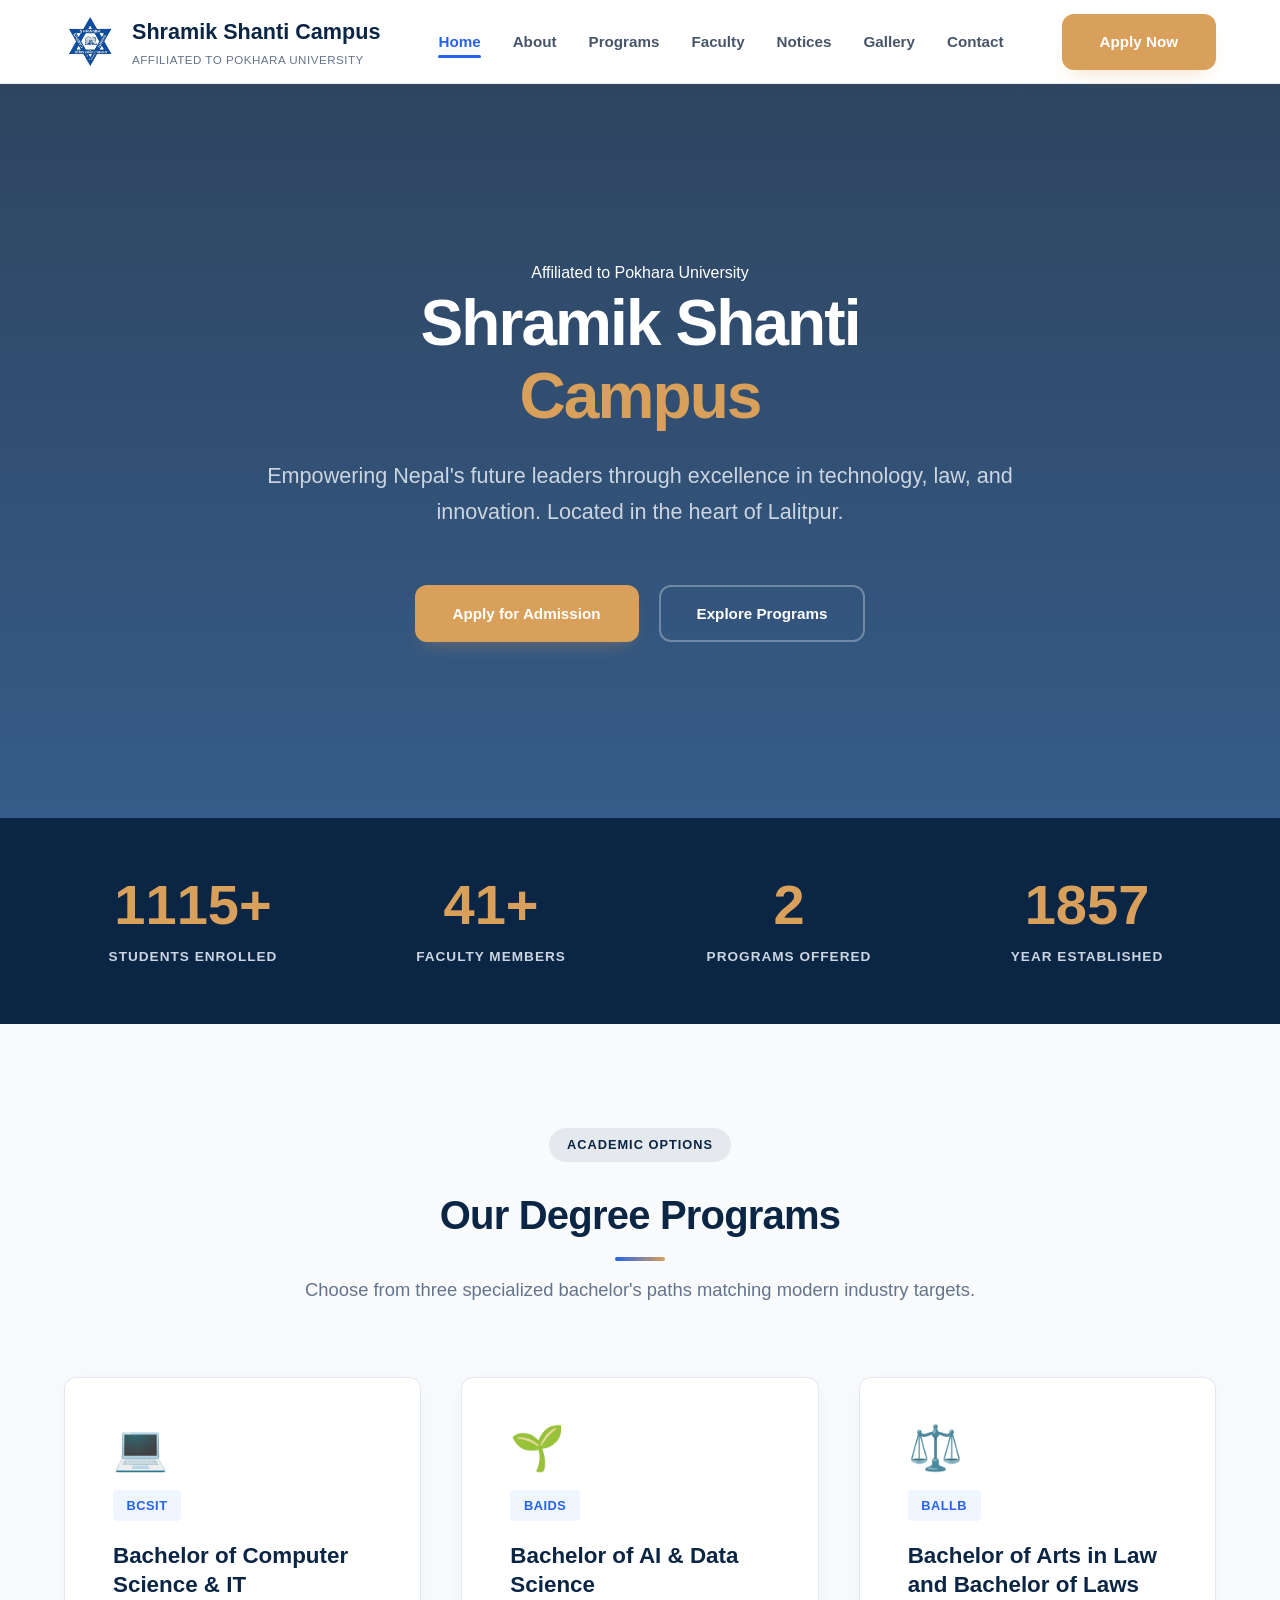
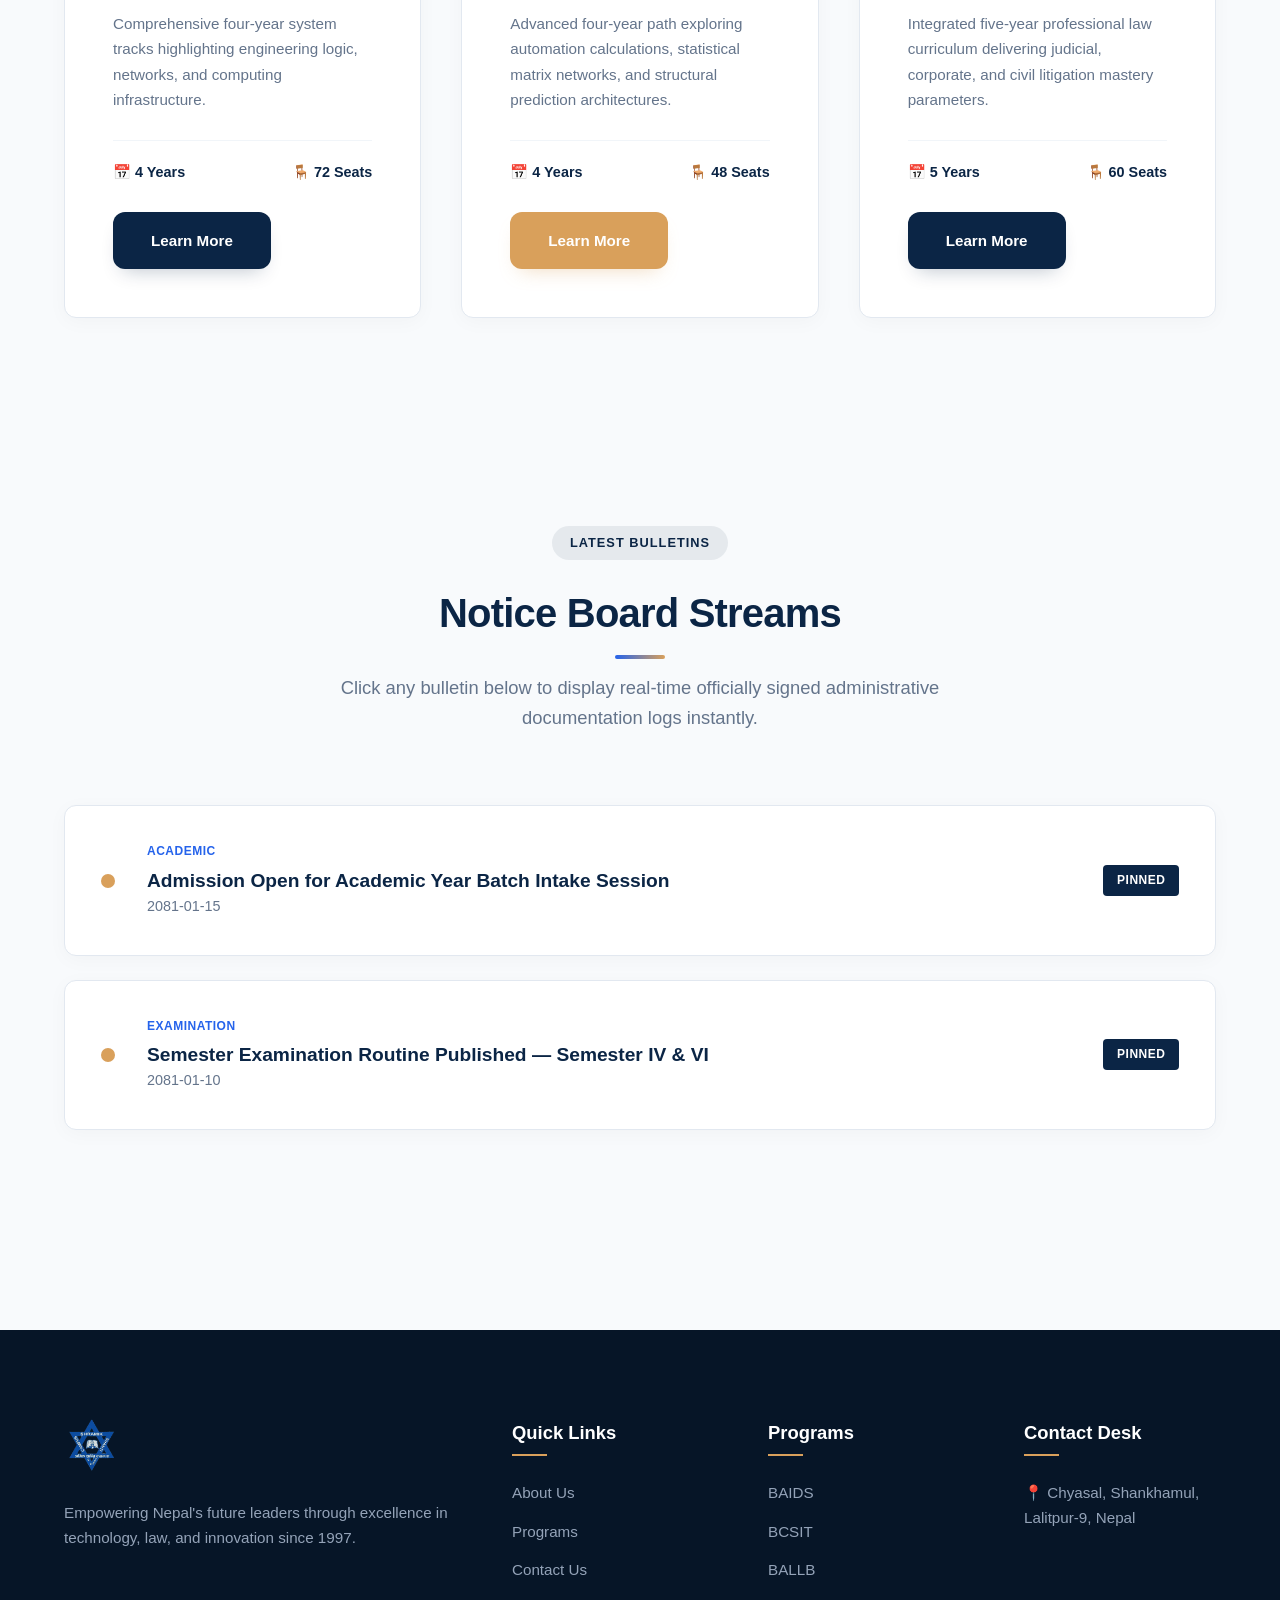
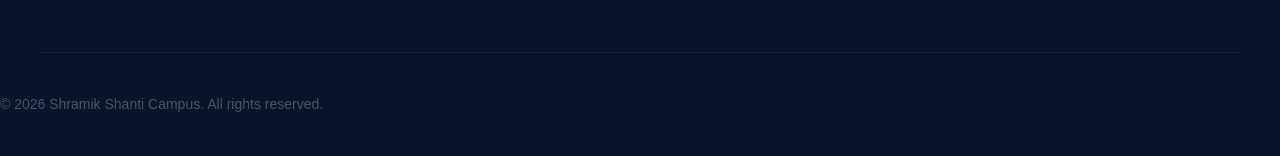
==== index.html @ 69534622 "Posting Sharmik Santi Campus website" ====
<!DOCTYPE html>
<html lang="en">
<head>
  <meta charset="UTF-8" />
  <meta name="viewport" content="width=device-width, initial-scale=1.0" />
  <title>Shramik Shanti Campus — Lalitpur, Nepal</title>
  <meta name="description" content="Shramik Shanti Campus, affiliated with Pokhara University. Offering BAIDS, BCSIT, and BALLB programs in Chyasal, Lalitpur, Nepal." />
  <link rel="stylesheet" href="css/style.css" />
</head>
<body>

<nav class="navbar" id="navbar">
  <div class="container">
    <div class="navbar-inner">
      <a href="index.html" class="navbar-brand">
        <img src="images/logo.png" alt="Shramik Shanti Campus Logo" />
        <div class="brand-text">
          <span class="brand-name">Shramik Shanti Campus</span>
          <span class="brand-sub">Affiliated to Pokhara University</span>
        </div>
      </a>
      <ul class="navbar-links">
        <li><a href="index.html" class="active">Home</a></li>
        <li><a href="about.html">About</a></li>
        <li><a href="programs.html">Programs</a></li>
        <li><a href="faculty.html">Faculty</a></li>
        <li><a href="notices.html">Notices</a></li>
        <li><a href="gallery.html">Gallery</a></li>
        <li><a href="contact.html">Contact</a></li>
      </ul>
      <div class="navbar-cta"><a href="admissions.html" class="btn btn-gold">Apply Now</a></div>
      <button class="hamburger" id="hamburger"><span></span><span></span><span></span></button>
    </div>
  </div>
</nav>

<nav class="mobile-nav" id="mobile-nav">
  <a href="index.html" class="active">Home</a><a href="about.html">About</a><a href="programs.html">Programs</a>
  <a href="faculty.html">Faculty</a><a href="notices.html">Notices</a><a href="gallery.html">Gallery</a><a href="contact.html">Contact</a>
  <div class="mobile-nav-cta"><a href="admissions.html" class="btn btn-gold">Apply for Admission</a></div>
</nav>

<section class="hero">
  <div class="container">
    <div class="hero-tag">Affiliated to Pokhara University</div>
    <h1>Shramik Shanti<br /><span>Campus</span></h1>
    <p class="hero-sub">Empowering Nepal's future leaders through excellence in technology, law, and innovation. Located in the heart of Lalitpur.</p>
    <div class="hero-btns">
      <a href="admissions.html" class="btn btn-gold">Apply for Admission</a>
      <a href="programs.html" class="btn btn-outline-white">Explore Programs</a>
    </div>
  </div>
</section>

<div class="stats-bar">
  <div class="container stats-grid">
    <div class="stat-item">
      <div class="stat-num counter" data-target="1200" data-suffix="+">0</div>
      <div class="stat-label">Students Enrolled</div>
    </div>
    <div class="stat-item">
      <div class="stat-num counter" data-target="45" data-suffix="+">0</div>
      <div class="stat-label">Faculty Members</div>
    </div>
    <div class="stat-item">
      <div class="stat-num counter" data-target="3" data-suffix="">0</div>
      <div class="stat-label">Programs Offered</div>
    </div>
    <div class="stat-item">
      <div class="stat-num counter" data-target="1997" data-suffix="">0</div>
      <div class="stat-label">Year Established</div>
    </div>
  </div>
</div>

<section class="section bg-light">
  <div class="container">
    <div class="section-header">
      <span class="badge">Academic Options</span>
      <h2>Our Degree Programs</h2>
      <p>Choose from three specialized bachelor's paths matching modern industry targets.</p>
    </div>
    <div class="programs-grid">
      <div class="program-card">
        <div class="program-icon">💻</div>
        <span class="program-tag">BCSIT</span>
        <h3>Bachelor of Computer Science &amp; IT</h3>
        <p>Comprehensive four-year system tracks highlighting engineering logic, networks, and computing infrastructure.</p>
        <div class="program-meta"><span>📅 4 Years</span><span>🪑 72 Seats</span></div>
        <a href="programs.html" class="btn btn-navy">Learn More</a>
      </div>
      <div class="program-card">
        <div class="program-icon">🌱</div>
        <span class="program-tag">BAIDS</span>
        <h3>Bachelor of AI &amp; Data Science</h3>
        <p>Advanced four-year path exploring automation calculations, statistical matrix networks, and structural prediction architectures.</p>
        <div class="program-meta"><span>📅 4 Years</span><span>🪑 48 Seats</span></div>
        <a href="programs.html" class="btn btn-gold">Learn More</a>
      </div>
      <div class="program-card">
        <div class="program-icon">⚖️</div>
        <span class="program-tag">BALLB</span>
        <h3>Bachelor of Arts in Law and Bachelor of Laws</h3>
        <p>Integrated five-year professional law curriculum delivering judicial, corporate, and civil litigation mastery parameters.</p>
        <div class="program-meta"><span>📅 5 Years</span><span>🪑 60 Seats</span></div>
        <a href="programs.html" class="btn btn-navy">Learn More</a>
      </div>
      
    </div>
  </div>
</section>

<section class="section">
  <div class="container">
    <div class="section-header">
      <span class="badge">Latest Bulletins</span>
      <h2>Notice Board Streams</h2>
      <p>Click any bulletin below to display real-time officially signed administrative documentation logs instantly.</p>
    </div>
    <div class="notices-list">
      <div class="notice-item" data-category="academic" data-title="Admission Open for Academic Year Batch Intake Session" data-date="📅 2081-01-15" data-mode="Academic Open Registrations" data-details="Admissions are open for our undergraduate university tracks (BCSIT, BALLB, BAIDS) matching Pokhara University requirements. Apply via the online portal registry or submit documents directly at the campus cell. Forms close at month-end.">
        <div class="notice-dot"></div>
        <div class="notice-body">
          <div class="notice-category">Academic</div>
          <div class="notice-title">Admission Open for Academic Year Batch Intake Session</div>
          <div class="notice-date">2081-01-15</div>
        </div>
        <span class="notice-pin">Pinned</span>
      </div>
      
      <div class="notice-item" data-category="exam" data-title="Semester Examination Routine Published — Semester IV & VI" data-date="📅 2081-01-10" data-mode="Controller Examination Board" data-details="The signed examination schedules are deployed. Shifts operate strictly from 07:00 AM - 10:00 AM. Student scholars must settle terminal account clearings to claim dynamic verification passes from administration.">
        <div class="notice-dot"></div>
        <div class="notice-body">
          <div class="notice-category">Examination</div>
          <div class="notice-title">Semester Examination Routine Published — Semester IV &amp; VI</div>
          <div class="notice-date">2081-01-10</div>
        </div>
        <span class="notice-pin">Pinned</span>
      </div>
    </div>
  </div>
</section>

<div class="course-modal-overlay" id="courseModal">
  <div class="course-modal-content">
    <button class="course-modal-close" id="closeModalBtn">×</button>
    <div class="modal-body-layout">
      <div class="modal-badge-row">
        <span class="modal-pill" id="modalDuration">--</span>
        <span class="modal-pill" id="modalSeats">--</span>
      </div>
      <h2 id="modalTitle">Loading Parameters...</h2>
      <div class="modal-field-block">
        <h4>📋 Description Details</h4>
        <p id="modalDetails">Loading details data summary smoothly...</p>
      </div>
      <div class="modal-field-block">
        <h4>🎓 Verification & Validation Rules</h4>
        <p id="modalEligibility">Loading specifications cell...</p>
      </div>
      <div class="modal-field-block">
        <h4>💼 Reference Desk Anchor</h4>
        <p id="modalCareers" style="font-weight:700; color:var(--brand-dark);">Loading data maps routing...</p>
      </div>
    </div>
  </div>
</div>

<footer class="footer">
  <div class="container footer-grid">
    <div class="footer-brand"><img src="images/logo.png" alt="Logo" /><p>Empowering Nepal's future leaders through excellence in technology, law, and innovation since 1997.</p></div>
    <div class="footer-links"><h4>Quick Links</h4><ul><li><a href="about.html">About Us</a></li><li><a href="programs.html">Programs</a></li><li><a href="contact.html">Contact Us</a></li></ul></div>
    <div class="footer-programs"><h4>Programs</h4><ul><li><a href="programs.html">BAIDS</a></li><li><a href="programs.html">BCSIT</a></li><li><a href="programs.html">BALLB</a></li></ul></div>
    <div class="footer-contact"><h4>Contact Desk</h4><p>📍 Chyasal, Shankhamul, Lalitpur-9, Nepal</p></div>
  </div>
  <div class="footer-bottom"><p>© 2026 Shramik Shanti Campus. All rights reserved.</p></div>
</footer>

<script src="js/main.js"></script>
</body>
</html>
---- css/style.css ----
/* ==========================================================================
   SHRAMIK SHANTI CAMPUS - ADVANCED ULTRA-RESPONSIVE STYLESHEET
   ========================================================================== */
:root {
    --primary: #0b2545;         /* Deep Premium Navy Blue */
    --brand-dark: #134074;      /* Authoritative Mid-Navy Blue */
    --brand-light: #2563eb;     /* Royal Action Blue Focus */
    --accent: #d9a05b;          /* Soft Academic Gold Premium Hue */
    --accent-hover: #b45309;    /* Deep Gold for Active Hover States */
    --text-dark: #1e293b;       /* High Contrast Slate for Body Text */
    --text-muted: #64748b;      /* Clean Accessible Gray for Descriptions */
    --light-bg: #f8fafc;        /* Neutral Base Canvas Background */
    --white: #ffffff;
    
    /* Layout Constants & Animation Metrics */
    --radius-sm: 4px;
    --radius-md: 12px;
    --radius-lg: 24px;
    --transition-smooth: all 0.4s cubic-bezier(0.16, 1, 0.3, 1);
    --shadow-subtle: 0 4px 20px rgba(15, 23, 42, 0.03);
    --shadow-premium: 0 25px 50px -12px rgba(11, 37, 69, 0.15), 0 10px 20px -5px rgba(11, 37, 69, 0.05);
    --max-width: 1200px;
}

/* --- Base Framework Reset --- */
* {
    margin: 0;
    padding: 0;
    box-sizing: border-box;
    font-family: -apple-system, BlinkMacSystemFont, "Segoe UI", Roboto, sans-serif;
    -webkit-font-smoothing: antialiased;
}

html {
    scroll-behavior: smooth;
}

body {
    background-color: var(--light-bg);
    color: var(--text-dark);
    line-height: 1.65;
    overflow-x: hidden;
}

.container {
    max-width: var(--max-width);
    margin: 0 auto;
    padding: 0 1.5rem;
}

.section {
    padding: 6.5rem 0;
}

.bg-white {
    background-color: var(--white);
    border-bottom: 1px solid #f1f5f9;
}

.text-center {
    text-align: center;
}

.mt-40 {
    margin-top: 40px;
}

/* --- Hardware Accelerated Scroll Reveal System --- */
.reveal-on-scroll {
    opacity: 0;
    transform: translateY(30px);
    transition: var(--transition-smooth);
}

.reveal-on-scroll.active {
    opacity: 1;
    transform: translateY(0);
}

/* --- Typography Hierarchy --- */
h1, h2, h3, h4 {
    color: var(--primary);
    font-weight: 700;
}

.section-header {
    text-align: center;
    max-width: 700px;
    margin: 0 auto 4.5rem;
}

.section-header h2 {
    font-size: 2.5rem;
    position: relative;
    padding-bottom: 0.85rem;
    letter-spacing: -0.02em;
}

.section-header h2::after {
    content: '';
    position: absolute;
    bottom: 0;
    left: 50%;
    transform: translateX(-50%);
    width: 50px;
    height: 4px;
    background: linear-gradient(90deg, var(--brand-light), var(--accent));
    border-radius: 10px;
}

.section-header p {
    color: var(--text-muted);
    font-size: 1.15rem;
    margin-top: 0.85rem;
}

.badge {
    display: inline-block;
    padding: 0.4rem 1.15rem;
    font-size: 0.8rem;
    font-weight: 700;
    text-transform: uppercase;
    letter-spacing: 1px;
    border-radius: 50px;
    background: rgba(11, 37, 69, 0.08);
    color: var(--primary);
    margin-bottom: 1.25rem;
}

.badge-navy {
    background-color: var(--primary);
    color: var(--white);
}

/* ==========================================================================
   INTERACTIVE BUTTON ENGINE
   ========================================================================== */
.btn {
    display: inline-flex;
    align-items: center;
    justify-content: center;
    padding: 0.85rem 2.25rem;
    font-weight: 700;
    font-size: 0.95rem;
    border-radius: var(--radius-md);
    text-decoration: none;
    cursor: pointer;
    transition: var(--transition-smooth);
    border: 2px solid transparent;
    white-space: nowrap;
}

.btn-gold {
    background-color: var(--accent);
    color: var(--white);
    box-shadow: 0 10px 20px -10px rgba(217, 160, 91, 0.4);
}

.btn-gold:hover {
    background-color: var(--gold-hover);
    color: black;
    transform: translateY(-3px);
    box-shadow: 0 15px 30px -10px rgba(180, 83, 9, 0.5);
}

.btn-navy {
    background-color: var(--primary);
    color: var(--white);
    box-shadow: 0 10px 20px -10px rgba(11, 37, 69, 0.3);
}

.btn-navy:hover {
    background-color: var(--brand-dark);
    transform: translateY(-3px);
    box-shadow: 0 15px 30px -10px rgba(19, 64, 116, 0.4);
}

.btn-outline-white {
    border-color: rgba(255, 255, 255, 0.3);
    color: var(--white);
}

.btn-outline-white:hover {
    background-color: var(--white);
    color: var(--primary);
    border-color: var(--white);
    transform: translateY(-3px);
}

.btn-outline-navy {
    border-color: var(--primary);
    color: var(--primary);
}

.btn-outline-navy:hover {
    background-color: var(--primary);
    color: var(--white);
    transform: translateY(-3px);
}

/* ==========================================================================
   NAVIGATION DESKTOP HEADER & RESPONSIVE DRAWER TRAY
   ========================================================================== */
.navbar {
    background-color: rgba(255, 255, 255, 0.95);
    backdrop-filter: blur(15px);
    -webkit-backdrop-filter: blur(15px);
    position: sticky;
    top: 0;
    z-index: 1000;
    border-bottom: 1px solid rgba(226, 232, 240, 0.8);
    transition: var(--transition-smooth);
}

.navbar-inner {
    display: flex;
    justify-content: space-between;
    align-items: center;
    padding: 0.85rem 0;
}

.navbar-brand {
    display: flex;
    align-items: center;
    gap: 1rem;
    text-decoration: none;
}

.navbar-brand img {
    height: 52px;
    width: auto;
    transition: var(--transition-smooth);
}

.brand-name {
    display: block;
    font-size: 1.35rem;
    font-weight: 800;
    color: var(--primary);
}

.brand-sub {
    display: block;
    font-size: 0.725rem;
    color: var(--text-muted);
    text-transform: uppercase;
    letter-spacing: 0.5px;
}

.navbar-links {
    list-style: none;
    display: flex;
    gap: 2rem;
}

.navbar-links a {
    text-decoration: none;
    font-weight: 700;
    color: #475569;
    font-size: 0.95rem;
    transition: var(--transition-smooth);
    position: relative;
    padding: 0.5rem 0;
}

.navbar-links a:hover, .navbar-links a.active {
    color: var(--brand-light);
}

.navbar-links a::after {
    content: '';
    position: absolute;
    bottom: 0;
    left: 0;
    width: 0;
    height: 3px;
    background-color: var(--brand-light);
    border-radius: 10px;
    transition: var(--transition-smooth);
}

.navbar-links a.active::after, .navbar-links a:hover::after { width: 100%; }

/* --- Mobile Hamburger Menu Icon --- */
.hamburger {
    display: none;
    background: none;
    border: none;
    cursor: pointer;
    padding: 0.5rem;
    z-index: 1100;
}

.hamburger span {
    display: block;
    width: 25px;
    height: 3px;
    background-color: var(--primary);
    margin: 5px 0;
    transition: var(--transition-smooth);
    border-radius: 2px;
}

/* CSS state change when mobile navigation menu opens */
.hamburger.active span:nth-child(1) {
    transform: rotate(45deg) translateY(11.5px);
}
.hamburger.active span:nth-child(2) {
    opacity: 0;
}
.hamburger.active span:nth-child(3) {
    transform: rotate(-45deg) translateY(-11.5px);
}

/* --- Mobile Navigation Tray Dropdown Overlay --- */
.mobile-nav {
    display: none;
    flex-direction: column;
    background-color: var(--white);
    padding: 2rem 1.5rem;
    gap: 1.25rem;
    border-bottom: 1px solid #e2e8f0;
    position: fixed;
    top: 73px; /* Sits precisely right below the header boundary line */
    left: 0;
    width: 100%;
    z-index: 999;
    box-shadow: 0 15px 30px rgba(0,0,0,0.05);
    transform: translateY(-100%);
    opacity: 0;
    transition: all 0.4rem cubic-bezier(0.16, 1, 0.3, 1);
}

.mobile-nav.open {
    display: flex;
    transform: translateY(0);
    opacity: 1;
}

.mobile-nav a {
    text-decoration: none;
    font-weight: 700;
    color: #475569;
    font-size: 1.1rem;
    padding: 0.25rem 0;
    transition: var(--transition-smooth);
}

.mobile-nav a.active, .mobile-nav a:hover {
    color: var(--brand-light);
    padding-left: 8px;
}

.mobile-nav-cta {
    margin-top: 0.5rem;
    border-top: 1px solid #f1f5f9;
    padding-top: 1.5rem;
}

/* ==========================================================================
   HERO DISPLAY PANELS
   ========================================================================== */
.hero {
    background: linear-gradient(rgba(11, 37, 69, 0.85), rgba(19, 64, 116, 0.85)), 
                url('https://images.unsplash.com/photo-1523050854058-8df90110c9f1?auto=format&fit=crop&w=1920&q=80') center/cover;
    padding: 11rem 0;
    color: var(--white);
    text-align: center;
}

.hero h1 {
    color: var(--white);
    font-size: 4rem;
    font-weight: 900;
    margin-bottom: 1.5rem;
    letter-spacing: -0.03em;
    line-height: 1.15;
}

.hero h1 span {
    color: var(--accent);
}

.hero-sub {
    font-size: 1.35rem;
    max-width: 780px;
    margin: 0 auto 3.5rem;
    color: #cbd5e1;
}

.hero-btns {
    display: flex;
    gap: 1.25rem;
    justify-content: center;
}

.page-hero {
    background: linear-gradient(rgba(19, 64, 116, 0.9), rgba(11, 37, 69, 0.95)), 
                url('https://images.unsplash.com/photo-1541339907198-e08756dedf3f?auto=format&fit=crop&w=1920&q=80') center/cover;
    padding: 6rem 0;
    color: var(--white);
    text-align: center;
}

.page-hero h1 {
    color: var(--white);
    font-size: 2.85rem;
    font-weight: 800;
    margin-bottom: 0.5rem;
}

.page-hero p {
    color: #cbd5e1;
    font-size: 1.2rem;
}

.breadcrumb {
    font-size: 0.9rem;
    margin-bottom: 1.25rem;
    color: rgba(255, 255, 255, 0.7);
    font-weight: 600;
}

.breadcrumb a {
    color: var(--white);
    text-decoration: none;
    margin-right: 0.5rem;
}

.breadcrumb span {
    margin-right: 0.5rem;
}

/* ==========================================================================
   METRIC COUNTER GRID
   ========================================================================== */
.stats-bar {
    background-color: var(--primary);
    color: var(--white);
    padding: 3.5rem 0;
}

.stats-grid {
    display: grid;
    grid-template-columns: repeat(4, 1fr);
    gap: 2.5rem;
    text-align: center;
}

.stat-num {
    font-size: 3.5rem;
    font-weight: 800;
    color: var(--accent);
    line-height: 1.1;
}

.stat-label {
    font-size: 0.85rem;
    color: #cbd5e1;
    text-transform: uppercase;
    letter-spacing: 1px;
    margin-top: 0.65rem;
    font-weight: 600;
}

/* ==========================================================================
   COMPREHENSIVE MULTI-PAGE PAGE CARD LAYOUT GRIDS
   ========================================================================== */
.programs-grid, .features-grid, .faculty-grid, .gallery-grid, .about-story, .mvv-grid, .steps-grid, .docs-grid {
    display: grid;
    grid-template-columns: repeat(3, 1fr);
    gap: 2.5rem;
    margin-top: 2rem;
}

.about-story {
    grid-template-columns: 1.3fr 1fr;
    align-items: center;
    gap: 4.5rem;
}

.contact-grid {
    display: grid;
    grid-template-columns: 1.2fr 1fr;
    gap: 4rem;
    align-items: start;
}

.steps-grid {
    grid-template-columns: repeat(4, 1fr);
}

/* --- Universal Component Base Cards with Hover Physics --- */
.program-card, .feature-card, .faculty-card, .gallery-item, .mvv-card, .contact-card, .contact-form-wrap, .inquiry-form, .profile-info-block, .step-card, .doc-item {
    background: var(--white);
    padding: 3rem;
    border-radius: var(--radius-md);
    box-shadow: var(--shadow-subtle);
    border: 1px solid #e2e8f0;
    transition: var(--transition-smooth);
}

.program-card:hover, .faculty-card:hover, .gallery-item:hover, .feature-card:hover, .mvv-card:hover, .step-card:hover {
    transform: translateY(-6px);
    box-shadow: var(--shadow-premium);
}

.program-icon, .feature-icon, .mvv-icon, .doc-icon {
    font-size: 2.75rem;
    margin-bottom: 1.25rem;
    line-height: 1;
}

.program-tag {
    display: inline-block;
    background: #eff6ff;
    color: #2563eb;
    padding: 0.3rem 0.85rem;
    font-weight: 700;
    font-size: 0.8rem;
    border-radius: 4px;
    margin-bottom: 1.25rem;
    text-transform: uppercase;
    letter-spacing: 0.5px;
}

.program-card h3 {
    font-size: 1.4rem;
    margin-bottom: 0.75rem;
    line-height: 1.3;
}

.program-card p {
    color: var(--text-muted);
    font-size: 0.95rem;
    margin-bottom: 1.5rem;
}

.program-meta {
    display: flex;
    justify-content: space-between;
    font-weight: 700;
    font-size: 0.9rem;
    margin: 1.75rem 0;
    color: var(--primary);
    border-top: 1px solid #f1f5f9;
    padding-top: 1.25rem;
}

.feature-card h3 {
    font-size: 1.25rem;
    margin-bottom: 0.5rem;
}

.feature-card p {
    color: var(--text-muted);
    font-size: 0.95rem;
}

/* ==========================================================================
   ABOUT & TIMELINE PROFILE DESKS
   ========================================================================== */
.about-story-content h2 {
    font-size: 2.25rem;
    margin-bottom: 1.25rem;
    line-height: 1.25;
}

.about-story-content p {
    color: var(--text-muted);
    margin-bottom: 1.25rem;
}

.timeline-track {
    position: relative;
    max-width: 800px;
    margin: 4rem auto 0;
    padding: 2rem 0;
}

.timeline-track::before {
    content: '';
    position: absolute;
    left: 32px;
    top: 0;
    width: 4px;
    height: 100%;
    background-color: #cbd5e1;
    border-radius: 10px;
}

.timeline-milestone {
    position: relative;
    padding-left: 5.5rem;
    margin-bottom: 4rem;
}

.timeline-milestone:last-child {
    margin-bottom: 0;
}

.timeline-marker-year {
    position: absolute;
    left: 0;
    top: 0;
    width: 68px;
    height: 36px;
    background-color: var(--primary);
    color: var(--white);
    border-radius: 6px;
    display: flex;
    align-items: center;
    justify-content: center;
    font-weight: 700;
    font-size: 0.95rem;
    box-shadow: var(--shadow-subtle);
}

.mvv-card h3 {
    font-size: 1.35rem;
    margin-bottom: 0.75rem;
}

.mvv-card p {
    color: var(--text-muted);
    font-size: 0.95rem;
}

.mvv-card ul {
    list-style: none;
    padding-left: 0;
    margin-top: 1rem;
}

.mvv-card ul li {
    position: relative;
    padding-left: 1.5rem;
    margin-bottom: 0.65rem;
    font-weight: 600;
    font-size: 0.925rem;
    color: #475569;
}

.mvv-card ul li::before {
    content: '✓';
    position: absolute;
    left: 0;
    color: var(--accent);
    font-weight: 900;
}

.affiliation-box {
    display: flex;
    align-items: center;
    gap: 4rem;
    background: var(--white);
    padding: 4rem;
    border-radius: var(--radius-md);
    border: 1px solid #e2e8f0;
    box-shadow: var(--shadow-subtle);
}

.affiliation-box img {
    height: 140px;
    width: auto;
    object-fit: contain;
}

.affiliation-content h2 {
    font-size: 2.25rem;
    margin-bottom: 1rem;
}

.affiliation-content p {
    color: var(--text-muted);
    margin-bottom: 2rem;
}

.values-grid {
    display: grid;
    grid-template-columns: 1fr 1fr;
    gap: 1.75rem;
}

.value-item {
    display: flex;
    gap: 1rem;
}

.value-icon {
    font-size: 1.75rem;
    line-height: 1;
}

.value-item h4 {
    font-size: 1.05rem;
    margin-bottom: 0.25rem;
}

.value-item p {
    font-size: 0.9rem;
    color: var(--text-muted);
    line-height: 1.5;
}

/* ==========================================================================
   FACULTY STRUCTURE BLOCKS
   ========================================================================== */
.faculty-photo {
    width: 100%;
    height: 260px;
    overflow: hidden;
    border-radius: var(--radius-md);
    margin-bottom: 1.5rem;
    background-color: var(--light-bg);
}

.faculty-photo img {
    width: 100%;
    height: 100%;
    object-fit: cover;
}

.faculty-info h3 {
    font-size: 1.35rem;
    color: var(--primary);
}

.faculty-designation {
    font-weight: 700;
    color: var(--accent-hover);
    font-size: 0.925rem;
    margin-top: 0.25rem;
}

.faculty-dept {
    display: inline-block;
    background-color: #f1f5f9;
    padding: 0.2rem 0.75rem;
    font-size: 0.8rem;
    font-weight: 700;
    border-radius: 4px;
    margin: 0.65rem 0;
    color: var(--brand-dark);
    text-transform: uppercase;
    letter-spacing: 0.5px;
}

.faculty-qual {
    font-size: 0.9rem;
    color: var(--text-muted);
    border-top: 1px solid #f1f5f9;
    padding-top: 0.75rem;
    margin-top: 0.25rem;
}

/* ==========================================================================
   ADMISSIONS STEPS RULES
   ========================================================================== */
.step-card {
    text-align: center;
    position: relative;
}

.step-card h3 {
    font-size: 1.25rem;
    margin-bottom: 0.5rem;
}

.step-card p {
    font-size: 0.95rem;
    color: var(--text-muted);
}

.step-num {
    width: 55px;
    height: 55px;
    background: var(--accent);
    color: var(--white);
    border-radius: 50%;
    display: flex;
    align-items: center;
    justify-content: center;
    font-size: 1.5rem;
    font-weight: 800;
    margin: 0 auto 1.5rem;
    box-shadow: 0 5px 15px rgba(217,160,91,0.2);
}

.doc-item {
    display: flex;
    gap: 1.5rem;
    align-items: start;
    padding: 2.25rem;
}

.doc-item h4 {
    font-size: 1.1rem;
    margin-bottom: 0.25rem;
}

.doc-item p {
    font-size: 0.95rem;
    color: var(--text-muted);
}

.dates-table {
    width: 100%;
    border-collapse: collapse;
    margin-top: 2rem;
    background: var(--white);
    border-radius: var(--radius-md);
    overflow: hidden;
    box-shadow: var(--shadow-subtle);
    border: 1px solid #e2e8f0;
}

.dates-table th, .dates-table td {
    padding: 1.25rem 2rem;
    text-align: left;
}

.dates-table th {
    background: var(--primary);
    color: var(--white);
    font-weight: 700;
    text-transform: uppercase;
    font-size: 0.85rem;
    letter-spacing: 0.5px;
}

.dates-table tr {
    border-bottom: 1px solid #e2e8f0;
    transition: var(--transition-smooth);
}

.dates-table tbody tr:hover {
    background-color: var(--light-bg);
}

.dates-table tr:last-child {
    border-bottom: none;
}

/* ==========================================================================
   NOTICE BOARD FEEDS STREAM & DYNAMIC FILTER BAR RULES
   ========================================================================== */
.notices-list {
    display: flex;
    flex-direction: column;
    gap: 1.5rem;
}

.notice-item {
    background: var(--white);
    padding: 2.25rem;
    border-radius: var(--radius-md);
    border: 1px solid #e2e8f0;
    display: flex;
    align-items: center;
    justify-content: space-between;
    gap: 2rem;
    transition: var(--transition-smooth);
    box-shadow: var(--shadow-subtle);
    cursor: pointer;
}

.notice-item:hover {
    transform: translateX(6px);
    border-color: var(--brand-light);
}

.notice-dot {
    width: 14px;
    height: 14px;
    background-color: var(--accent);
    border-radius: 50%;
    flex-shrink: 0;
}

.notice-body {
    flex-grow: 1;
}

.notice-category {
    font-size: 0.75rem;
    font-weight: 700;
    text-transform: uppercase;
    color: #2563eb;
    margin-bottom: 0.35rem;
    letter-spacing: 0.5px;
}

.notice-title {
    font-size: 1.2rem;
    font-weight: 700;
    color: var(--primary);
    line-height: 1.4;
}

.notice-date {
    font-size: 0.9rem;
    color: var(--text-muted);
}

.notice-pin {
    background-color: var(--primary);
    color: var(--white);
    padding: 0.35rem 0.85rem;
    font-size: 0.75rem;
    font-weight: 700;
    border-radius: 4px;
    text-transform: uppercase;
    letter-spacing: 0.5px;
}

/* Fixes compressed horizontal layout bug on filters */
.filter-bar {
    display: flex;
    justify-content: center;
    gap: 0.75rem;
    margin: 0 auto 4.5rem auto;
    flex-wrap: wrap;
    max-width: 900px;
    padding: 0 1rem;
}

.filter-btn {
    background: var(--white);
    border: 1px solid #cbd5e1;
    padding: 0.65rem 1.75rem;
    border-radius: 30px;
    font-weight: 700;
    font-size: 0.9rem;
    color: #475569;
    cursor: pointer;
    transition: var(--transition-smooth);
    white-space: nowrap;
}

.filter-btn.active, .filter-btn:hover {
    background-color: var(--primary);
    color: var(--white);
    border-color: var(--primary);
    box-shadow: 0 10px 15px rgba(11, 37, 69, 0.1);
}

.notice-card {
    background: var(--white);
    padding: 3rem;
    border-radius: var(--radius-md);
    border: 1px solid #e2e8f0;
    display: flex;
    gap: 2.25rem;
    box-shadow: var(--shadow-subtle);
    margin-bottom: 2rem;
    transition: var(--transition-smooth);
    cursor: pointer;
}

.notice-card:hover {
    transform: translateY(-4px);
    box-shadow: var(--shadow-premium);
}

.notice-card.hidden {
    display: none;
}

.notice-card-icon {
    font-size: 2.25rem;
    padding: 1.15rem;
    background: var(--light-bg);
    border-radius: var(--radius-md);
    height: fit-content;
    line-height: 1;
}

.notice-card-body {
    flex-grow: 1;
}

.notice-card-header {
    display: flex;
    gap: 0.65rem;
    margin-bottom: 1rem;
}

.notice-tag {
    font-size: 0.75rem;
    font-weight: 700;
    padding: 0.3rem 0.85rem;
    border-radius: 4px;
    text-transform: uppercase;
    letter-spacing: 0.5px;
}

.tag-academic { background: #eff6ff; color: #2563eb; }
.tag-exam { background: #fff7ed; color: #ea580c; }
.tag-scholarship { background: #f0fdf4; color: #16a34a; }
.tag-event { background: #faf5ff; color: #9333ea; }
.tag-general { background: #f1f5f9; color: #475569; }
.tag-pinned { background: var(--primary); color: var(--white); }

.notice-card-body h3 {
    font-size: 1.5rem;
    margin-bottom: 1rem;
    line-height: 1.3;
}

.notice-card-body p {
    color: var(--text-muted);
    font-size: 1rem;
    margin-bottom: 1.5rem;
}

.notice-card-footer {
    margin-top: 1.5rem;
    border-top: 1px solid #f1f5f9;
    padding-top: 1.25rem;
    display: flex;
    justify-content: space-between;
    align-items: center;
}

.notice-date-text {
    font-size: 0.9rem;
    color: var(--text-muted);
    font-weight: 600;
}

/* ==========================================================================
   PHOTO REGISTRY & LIGHTBOX SLIDER
   ========================================================================== */
.gallery-item {
    border-radius: var(--radius-md);
    overflow: hidden;
    padding: 0;
    position: relative;
    cursor: pointer;
}

.gallery-item.hidden {
    display: none;
}

.gallery-item img {
    width: 100%;
    height: 265px;
    object-fit: cover;
    display: block;
    transition: var(--transition-smooth);
}

.gallery-item:hover img {
    transform: scale(1.05);
}

.gallery-overlay {
    position: absolute;
    inset: 0;
    background: linear-gradient(transparent, rgba(11, 37, 69, 0.95));
    display: flex;
    flex-direction: column;
    justify-content: flex-end;
    padding: 2rem;
    opacity: 0;
    transition: var(--transition-smooth);
}

.gallery-item:hover .gallery-overlay {
    opacity: 1;
}

.gallery-cat {
    color: var(--accent);
    font-weight: 700;
    font-size: 0.8rem;
    text-transform: uppercase;
    letter-spacing: 0.5px;
}

.gallery-caption {
    color: var(--white);
    font-weight: 700;
    font-size: 1.2rem;
    margin-top: 0.35rem;
    line-height: 1.3;
}

.lightbox {
    position: fixed;
    inset: 0;
    background-color: rgba(7, 17, 33, 0.96);
    z-index: 3000;
    display: none;
    align-items: center;
    justify-content: center;
    backdrop-filter: blur(10px);
}

.lightbox-close {
    position: absolute;
    top: 2rem;
    right: 2rem;
    background: none;
    border: none;
    color: var(--white);
    font-size: 3.5rem;
    cursor: pointer;
    line-height: 1;
    transition: var(--transition-smooth);
}

.lightbox-close:hover {
    transform: rotate(90deg);
    color: var(--accent);
}

.lightbox-img {
    max-width: 85%;
    max-height: 75vh;
    object-fit: contain;
    border-radius: var(--radius-sm);
}

.lightbox-nav {
    position: absolute;
    top: 50%;
    transform: translateY(-50%);
    background: rgba(255, 255, 255, 0.08);
    border: none;
    color: var(--white);
    font-size: 3rem;
    width: 65px;
    height: 65px;
    border-radius: 50%;
    cursor: pointer;
    display: flex;
    align-items: center;
    justify-content: center;
    transition: var(--transition-smooth);
}

.lightbox-nav:hover {
    background: rgba(255, 255, 255, 0.2);
    color: var(--accent);
}

.lightbox-prev { left: 2.5rem; }
.lightbox-next { right: 2.5rem; }

.lightbox-caption {
    position: absolute;
    bottom: 3.5rem;
    color: var(--white);
    font-weight: 600;
    font-size: 1.25rem;
    text-align: center;
    width: 100%;
    padding: 0 2rem;
}

/* ==========================================================================
   INPUT CAPTURES & SIDEBAR DESKS
   ========================================================================== */
.contact-info-cards {
    display: grid;
    grid-template-columns: repeat(2, 1fr);
    gap: 1.5rem;
}

.contact-card {
    padding: 2rem;
    display: flex;
    gap: 1.5rem;
    background: var(--light-bg);
    align-items: start;
}

.contact-card-icon {
    font-size: 2rem;
    line-height: 1;
    color: var(--brand-dark);
}

.contact-card h4 {
    font-size: 1.1rem;
    margin-bottom: 0.4rem;
}

.contact-card p, .contact-card a {
    font-size: 0.95rem;
    color: var(--text-muted);
    text-decoration: none;
}

.contact-card a:hover {
    color: var(--brand-light);
}

.map-container {
    margin-top: 2rem;
    width: 100%;
}

.map-container iframe {
    width: 100%;
    height: 400px;
    border: 0;
    border-radius: var(--radius-md);
    box-shadow: var(--shadow-subtle);
}

.contact-form-wrap h3, .inquiry-form h3 {
    font-size: 1.65rem;
    margin-bottom: 1.75rem;
    position: relative;
    padding-bottom: 0.5rem;
}

.contact-form-wrap h3::after, .inquiry-form h3::after {
    content: '';
    position: absolute;
    bottom: 0;
    left: 0;
    width: 35px;
    height: 3px;
    background-color: var(--accent);
    border-radius: 2px;
}

.form-grid {
    display: grid;
    grid-template-columns: repeat(2, 1fr);
    gap: 1.5rem;
}

.form-group {
    display: flex;
    flex-direction: column;
    gap: 0.5rem;
}

.form-group.full-width {
    grid-column: span 2;
}

.form-group label {
    font-size: 0.9rem;
    font-weight: 700;
    color: var(--primary);
}

.form-group input, .form-group select, .form-group textarea {
    padding: 0.9rem 1.25rem;
    border: 1px solid #cbd5e1;
    border-radius: var(--radius-sm);
    font-size: 0.95rem;
    outline: none;
    background: #f8fafc;
    color: var(--text-dark);
    transition: var(--transition-smooth);
}

.form-group input:focus, .form-group textarea:focus, .form-group select:focus {
    border-color: var(--brand-light);
    background: var(--white);
    box-shadow: 0 0 0 4px rgba(37, 99, 235, 0.15);
}

/* ==========================================================================
   GLASSMORPHIC PROGRAM & NOTICE POP-UP MODALS SYSTEM
   ========================================================================== */
.course-modal-overlay {
    position: fixed;
    inset: 0;
    background-color: rgba(11, 37, 69, 0.5);
    backdrop-filter: blur(8px);
    -webkit-backdrop-filter: blur(8px);
    z-index: 2500;
    display: flex;
    align-items: center;
    justify-content: center;
    opacity: 0;
    pointer-events: none;
    transition: all 0.35s ease-in-out;
}

.course-modal-overlay.modal-active {
    opacity: 1;
    pointer-events: auto;
}

.course-modal-content {
    background-color: var(--white);
    width: 90%;
    max-width: 620px;
    border-radius: var(--radius-md);
    padding: 3.5rem;
    box-shadow: 0 30px 60px rgba(0,0,0,0.25);
    position: relative;
    transform: scale(0.94);
    transition: all 0.35s cubic-bezier(0.16, 1, 0.3, 1);
    max-height: 90vh;
    overflow-y: auto;
}

.course-modal-overlay.modal-active .course-modal-content {
    transform: scale(1);
}

.course-modal-close {
    position: absolute;
    top: 1.5rem;
    right: 1.5rem;
    background: none;
    border: none;
    font-size: 2.25rem;
    color: var(--text-muted);
    cursor: pointer;
    line-height: 1;
    transition: var(--transition-smooth);
}

.course-modal-close:hover {
    color: var(--primary);
    transform: rotate(90deg);
}

.modal-badge-row {
    display: flex;
    gap: 0.75rem;
    margin-bottom: 0.75rem;
}

.modal-pill {
    background-color: #f1f5f9;
    color: var(--brand-dark);
    font-weight: 700;
    font-size: 0.85rem;
    padding: 0.4rem 1rem;
    border-radius: 30px;
}

.modal-body-layout h2 {
    font-size: 1.85rem;
    color: var(--primary);
    margin-bottom: 1.5rem;
    margin-top: 0.5rem;
    line-height: 1.3;
}

.modal-field-block {
    margin-bottom: 1.5rem;
    border-bottom: 1px solid #f1f5f9;
    padding-bottom: 1.25rem;
}

.modal-field-block:last-of-type {
    border-bottom: none;
    padding-bottom: 0;
}

.modal-field-block h4 {
    font-size: 0.9rem;
    text-transform: uppercase;
    color: var(--accent-hover);
    margin-bottom: 0.4rem;
    letter-spacing: 0.5px;
}

.modal-field-block p {
    color: var(--text-dark);
    font-size: 0.975rem;
    line-height: 1.65;
}

/* ==========================================================================
   INSTITUTIONAL LAYOUT FOOTER AREA
   ========================================================================== */
.footer {
    background-color: #061527;
    color: #94a3b8;
    padding: 5.5rem 0 2.5rem;
    font-size: 0.95rem;
    margin-top: 6rem;
}

.footer-grid {
    display: grid;
    grid-template-columns: 2fr repeat(3, 1fr);
    gap: 4rem;
    border-bottom: 1px solid rgba(255, 255, 255, 0.05);
    padding-bottom: 3.5rem;
}

.footer-brand img {
    height: 55px;
    margin-bottom: 1.25rem;
    width: auto;
}

.footer h4 {
    color: var(--white);
    margin-bottom: 1.5rem;
    font-size: 1.15rem;
    position: relative;
    padding-bottom: 0.5rem;
}

.footer h4::after {
    content: '';
    position: absolute;
    bottom: 0;
    left: 0;
    width: 35px;
    height: 2px;
    background-color: var(--accent);
}

.footer ul {
    list-style: none;
}

.footer ul li {
    margin-bottom: 0.85rem;
}

.footer ul a {
    color: #94a3b8;
    text-decoration: none;
    transition: var(--transition-smooth);
}

.footer ul a:hover {
    color: var(--white);
    padding-left: 5px;
}

.footer-contact-item {
    display: flex;
    gap: 0.85rem;
    margin-bottom: 1.15rem;
    align-items: start;
}

.footer-contact-item .icon {
    font-size: 1.1rem;
}

.footer-contact-item a {
    color: inherit;
    text-decoration: none;
    transition: var(--transition-smooth);
}

.footer-contact-item a:hover {
    color: var(--white);
}

.footer-bottom {
    padding-top: 2.5rem;
    display: flex;
    justify-content: space-between;
    font-size: 0.875rem;
    color: #475569;
}

.footer-bottom a {
    color: var(--accent);
    text-decoration: none;
    font-weight: 600;
}

/* ==========================================================================
   UNIVERSAL RESPONSIVE BREAKPOINT GRID COLLAPSE ADVANCED PARAMS
   ========================================================================== */
@media (max-width: 1024px) {
    .hero h1 { font-size: 3.25rem; }
    .about-story { gap: 2.5rem; }
    .contact-grid { gap: 2.5rem; }
}

@media (max-width: 992px) {
    .programs-grid, .features-grid, .faculty-grid, .gallery-grid, .contact-grid, .footer-grid, .about-story, .contact-info-cards, .stats-grid, .steps-grid, .docs-grid {
        grid-template-columns: 1fr;
        gap: 2.5rem;
    }
    
    .navbar-links {
        display: none;
    }
    
    .hamburger {
        display: block;
    }
    
    .section {
        padding: 5rem 0;
    }
    
    .hero {
        padding: 8rem 0 9rem;
    }
    
    .hero h1 {
        font-size: 2.75rem;
    }
    
    .affiliation-box {
        flex-direction: column;
        gap: 2.5rem;
        padding: 3rem;
    }
    
    .values-grid {
        grid-template-columns: 1fr;
    }
}

@media (max-width: 640px) {
    .hero h1 { font-size: 2.25rem; }
    .hero-sub { font-size: 1.15rem; }
    .section-header h2 { font-size: 2rem; }
    .btn { width: 100%; }
    .hero-btns { flex-direction: column; gap: 1rem; }
    .course-modal-content { padding: 2.5rem 1.5rem; }
    .lightbox-nav { width: 45px; height: 45px; font-size: 2rem; }
    .dates-table th, .dates-table td { padding: 1rem 1.25rem; font-size: 0.85rem; }
    .form-grid { grid-template-columns: 1fr; }
    .form-group.full-width { grid-column: span 1; }
}
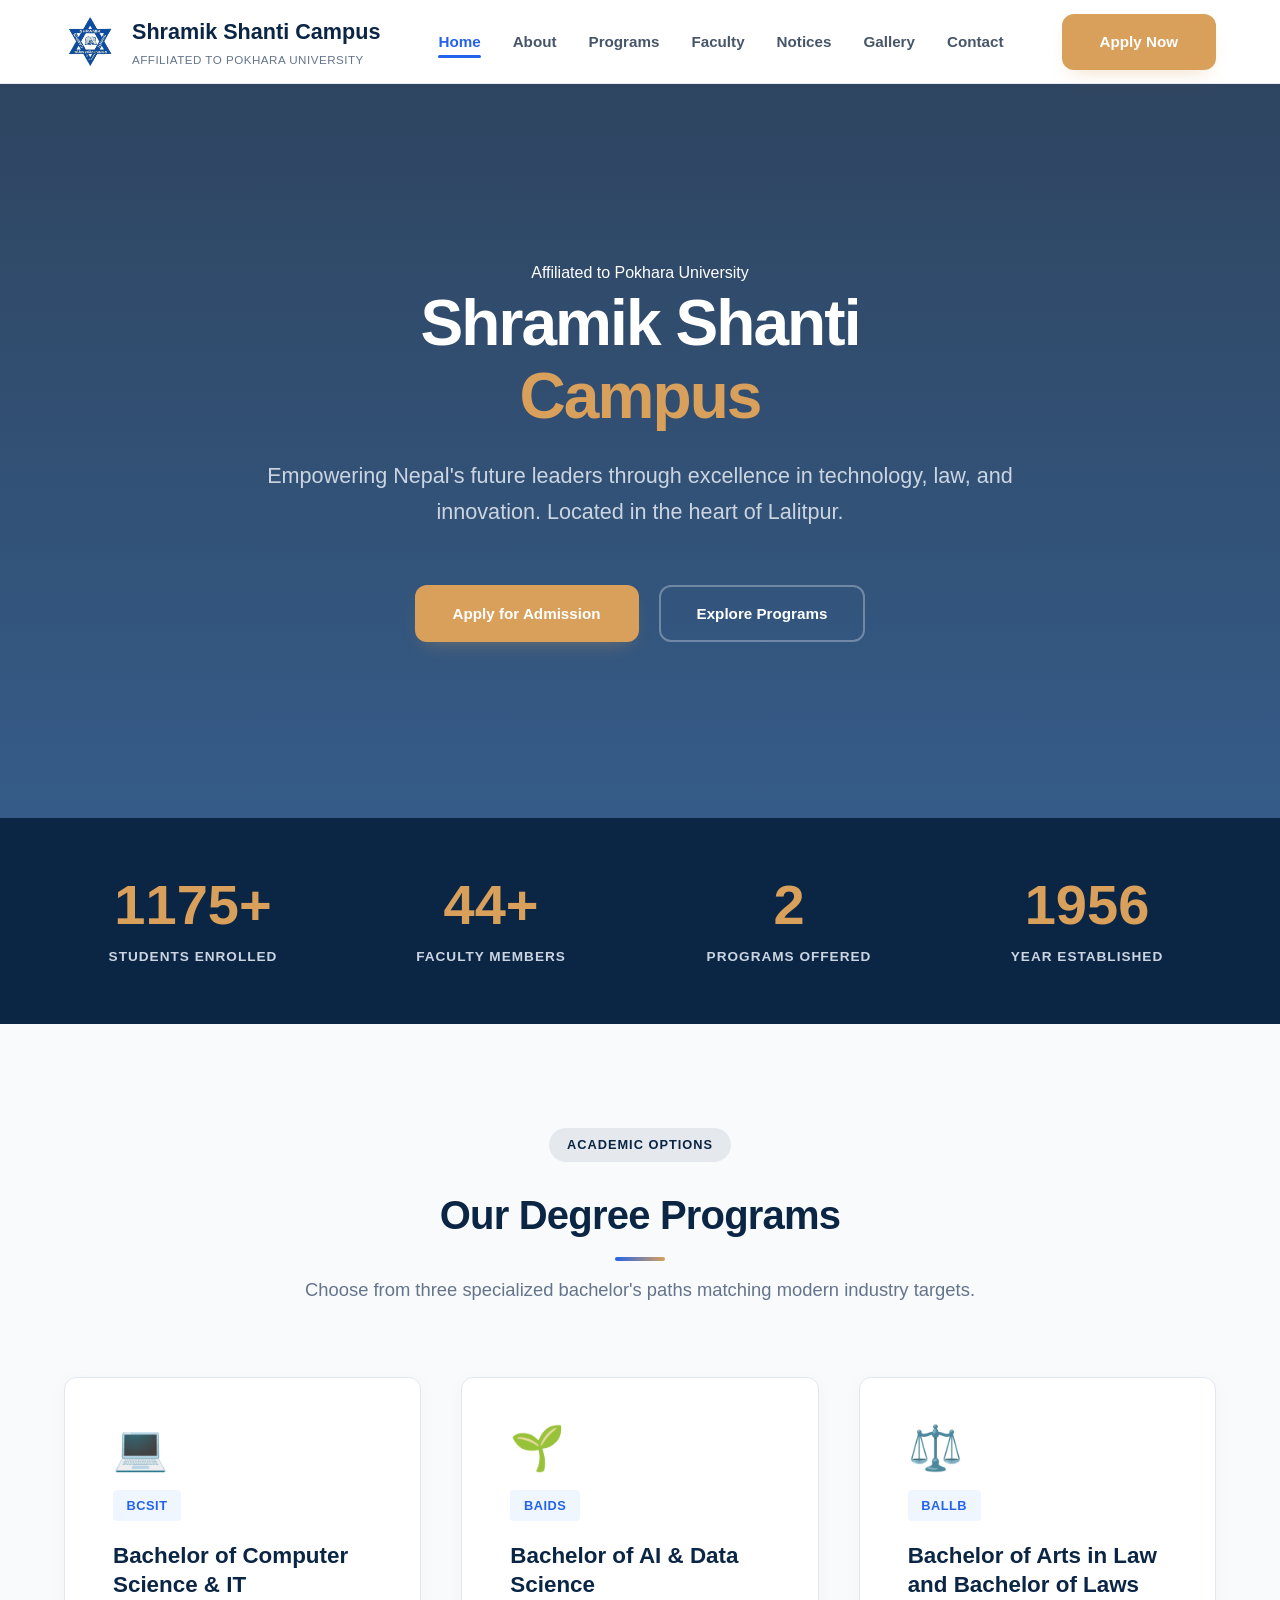
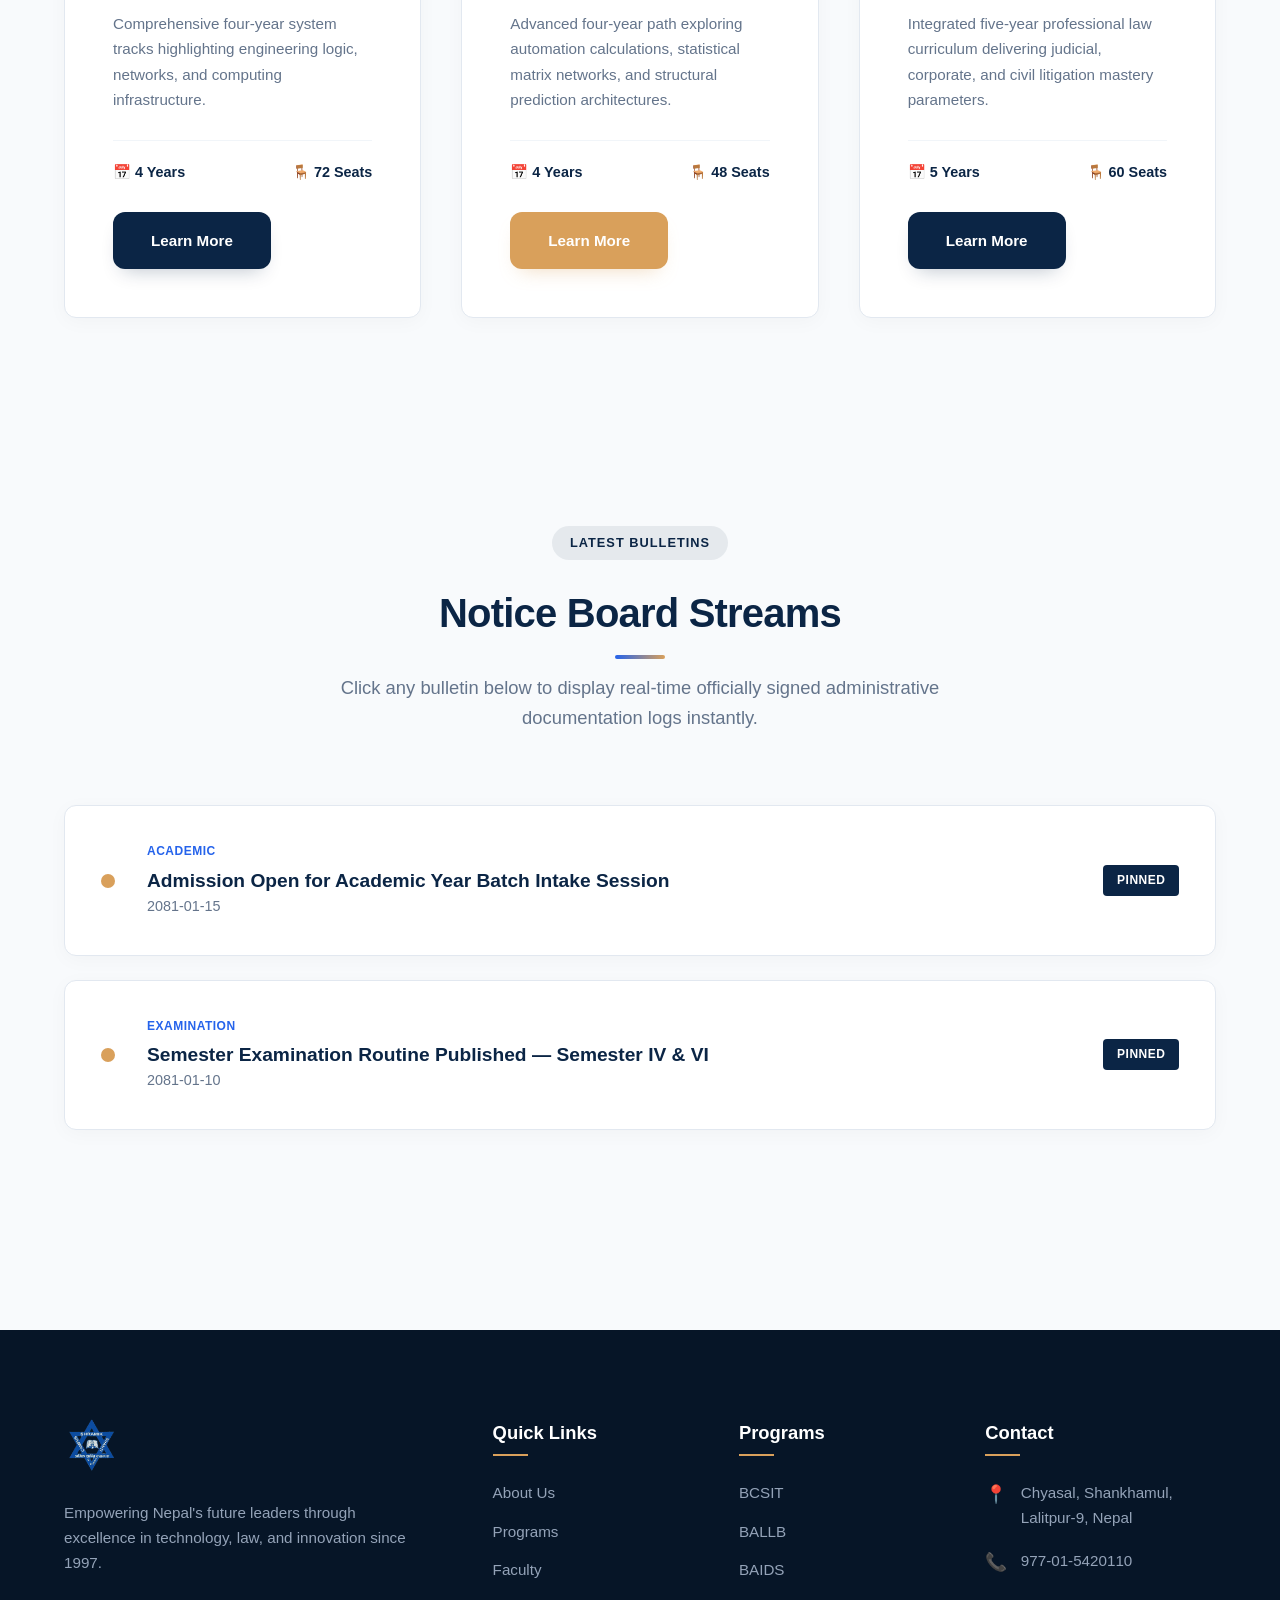
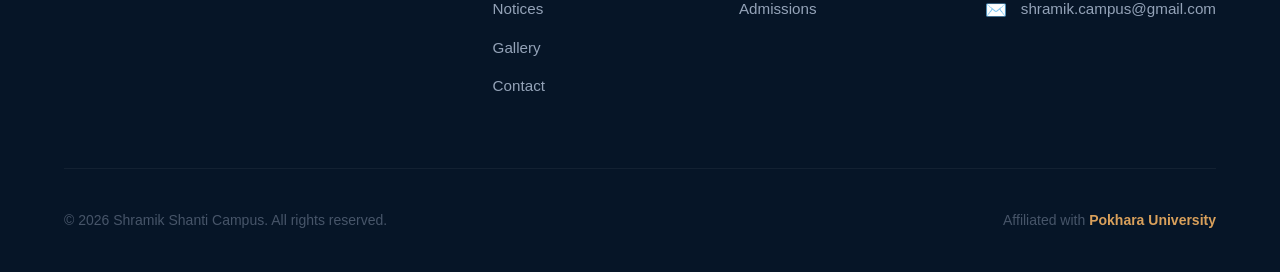
==== commit dc741a5c: "Footer fix" ====
--- a/index.html
+++ b/index.html
@@ -167,13 +167,33 @@
 </div>
 
 <footer class="footer">
-  <div class="container footer-grid">
-    <div class="footer-brand"><img src="images/logo.png" alt="Logo" /><p>Empowering Nepal's future leaders through excellence in technology, law, and innovation since 1997.</p></div>
-    <div class="footer-links"><h4>Quick Links</h4><ul><li><a href="about.html">About Us</a></li><li><a href="programs.html">Programs</a></li><li><a href="contact.html">Contact Us</a></li></ul></div>
-    <div class="footer-programs"><h4>Programs</h4><ul><li><a href="programs.html">BAIDS</a></li><li><a href="programs.html">BCSIT</a></li><li><a href="programs.html">BALLB</a></li></ul></div>
-    <div class="footer-contact"><h4>Contact Desk</h4><p>📍 Chyasal, Shankhamul, Lalitpur-9, Nepal</p></div>
-  </div>
-  <div class="footer-bottom"><p>© 2026 Shramik Shanti Campus. All rights reserved.</p></div>
+  <div class="container">
+    <div class="footer-grid">
+      <div class="footer-brand">
+        <img src="images/logo.png" alt="Shramik Shanti Campus" />
+        <p>Empowering Nepal's future leaders through excellence in technology, law, and innovation since 1997.</p>
+      </div>
+      <div class="footer-links"><h4>Quick Links</h4><ul>
+        <li><a href="about.html">About Us</a></li>
+        <li><a href="programs.html">Programs</a></li><li><a href="faculty.html">Faculty</a></li>
+        <li><a href="notices.html">Notices</a></li><li><a href="gallery.html">Gallery</a></li>
+        <li><a href="contact.html">Contact</a></li>
+      </ul></div>
+      <div class="footer-programs"><h4>Programs</h4><ul>
+        <li><a href="programs.html">BCSIT</a></li><li><a href="programs.html">BALLB</a></li>
+        <li><a href="programs.html">BAIDS</a></li><li><a href="admissions.html">Admissions</a></li>
+      </ul></div>
+      <div class="footer-contact"><h4>Contact</h4>
+        <div class="footer-contact-item"><div class="icon">📍</div><p>Chyasal, Shankhamul, Lalitpur-9, Nepal</p></div>
+        <div class="footer-contact-item"><div class="icon">📞</div><a href="tel:+97715420110">977-01-5420110</a></div>
+        <div class="footer-contact-item"><div class="icon">✉️</div><a href="mailto:shramik.campus@gmail.com">shramik.campus@gmail.com</a></div>
+      </div>
+    </div>
+    <div class="footer-bottom">
+      <p>&copy; 2026 Shramik Shanti Campus. All rights reserved.</p>
+      <p>Affiliated with <a href="https://www.pu.edu.np" target="_blank">Pokhara University</a></p>
+    </div>
+  </div>
 </footer>
 
 <script src="js/main.js"></script>
--- a/css/style.css
+++ b/css/style.css
@@ -1483,31 +1483,22 @@
 }
 
 @media (max-width: 992px) {
-    .programs-grid, .features-grid, .faculty-grid, .gallery-grid, .contact-grid, .footer-grid, .about-story, .contact-info-cards, .stats-grid, .steps-grid, .docs-grid {
+    /* --- 1. Universal Layout Grid Collapses --- */
+    .programs-grid, 
+    .features-grid, 
+    .faculty-grid, 
+    .gallery-grid, 
+    .contact-grid, 
+    .footer-grid, 
+    .about-story, 
+    .contact-info-cards, 
+    .stats-grid, 
+    .steps-grid, 
+    .docs-grid {
         grid-template-columns: 1fr;
         gap: 2.5rem;
     }
-    
-    .navbar-links {
-        display: none;
-    }
-    
-    .hamburger {
-        display: block;
-    }
-    
-    .section {
-        padding: 5rem 0;
-    }
-    
-    .hero {
-        padding: 8rem 0 9rem;
-    }
-    
-    .hero h1 {
-        font-size: 2.75rem;
-    }
-    
+
     .affiliation-box {
         flex-direction: column;
         gap: 2.5rem;
@@ -1516,6 +1507,61 @@
     
     .values-grid {
         grid-template-columns: 1fr;
+    }
+
+    /* --- 2. Global Section & Banner Scaling --- */
+    .section {
+        padding: 5rem 0;
+    }
+    
+    .hero {
+        padding: 8rem 0 9rem;
+    }
+    
+    .hero h1 {
+        font-size: 2.75rem;
+    }
+
+    .hero-inner {
+        flex-direction: column;
+        text-align: center;
+        gap: 3rem;
+    }
+
+    .hero-btns {
+        justify-content: center;
+    }
+
+    /* --- 3. Clean Responsive Header & Drawer Navigation --- */
+    .navbar-links {
+        display: none;
+    }
+    
+    .navbar-cta {
+        display: none; /* Safely hides flat desktop apply button under phone screen sizes */
+    }
+    
+    .hamburger {
+        display: block; /* Ensures mobile layout triggers render across all device types */
+    }
+
+    /* Active dynamic toggle layer rules for js/main.js synchronization */
+    .mobile-nav.open {
+        display: flex;
+        transform: translateY(0);
+        opacity: 1;
+    }
+
+    .hamburger.active span:nth-child(1) {
+        transform: rotate(45deg) translateY(11.5px);
+    }
+    
+    .hamburger.active span:nth-child(2) {
+        opacity: 0;
+    }
+    
+    .hamburger.active span:nth-child(3) {
+        transform: rotate(-45deg) translateY(-11.5px);
     }
 }
 
@@ -1530,4 +1576,147 @@
     .dates-table th, .dates-table td { padding: 1rem 1.25rem; font-size: 0.85rem; }
     .form-grid { grid-template-columns: 1fr; }
     .form-group.full-width { grid-column: span 1; }
+}
+
+
+/* ==========================================================================
+   INTERACTIVE REVENUE ADDITIONS — DO NOT TOUCH ABOVE LINES
+   ========================================================================== */
+
+/* 1. Scroll-Driven Reveal Correction (Fixes the blank invisible sections bug) */
+.reveal-on-scroll {
+    opacity: 0 !important;
+    transform: translateY(30px);
+    transition: all 0.4s cubic-bezier(0.16, 1, 0.3, 1);
+}
+.reveal-on-scroll.active {
+    opacity: 1 !important;
+    transform: translateY(0);
+}
+
+/* 2. Advanced Multi-Mode Glassmorphic Popup Modal (Course Details & Notices) */
+.course-modal-overlay {
+    position: fixed;
+    inset: 0;
+    background-color: rgba(11, 37, 69, 0.5);
+    backdrop-filter: blur(8px);
+    -webkit-backdrop-filter: blur(8px);
+    z-index: 2500;
+    display: flex;
+    align-items: center;
+    justify-content: center;
+    opacity: 0;
+    pointer-events: none;
+    transition: all 0.35s ease-in-out;
+}
+.course-modal-overlay.modal-active {
+    opacity: 1;
+    pointer-events: auto;
+}
+.course-modal-content {
+    background-color: #ffffff;
+    width: 90%;
+    max-width: 620px;
+    border-radius: 12px;
+    padding: 3.5rem;
+    box-shadow: 0 30px 60px rgba(0,0,0,0.25);
+    position: relative;
+    transform: scale(0.94);
+    transition: all 0.35s cubic-bezier(0.16, 1, 0.3, 1);
+    max-height: 90vh;
+    overflow-y: auto;
+}
+.course-modal-overlay.modal-active .course-modal-content {
+    transform: scale(1);
+}
+.course-modal-close {
+    position: absolute;
+    top: 1.5rem;
+    right: 1.5rem;
+    background: none;
+    border: none;
+    font-size: 2.25rem;
+    color: #64748b;
+    cursor: pointer;
+    line-height: 1;
+    transition: all 0.4s cubic-bezier(0.16, 1, 0.3, 1);
+}
+.course-modal-close:hover {
+    color: #0b2545;
+    transform: rotate(90deg);
+}
+.modal-badge-row {
+    display: flex;
+    gap: 0.75rem;
+    margin-bottom: 0.75rem;
+}
+.modal-pill {
+    background-color: #f1f5f9;
+    color: #134074;
+    font-weight: 700;
+    font-size: 0.85rem;
+    padding: 0.4rem 1rem;
+    border-radius: 30px;
+}
+.modal-body-layout h2 {
+    font-size: 1.85rem;
+    color: #0b2545;
+    margin-bottom: 1.5rem;
+    margin-top: 0.5rem;
+}
+.modal-field-block {
+    margin-bottom: 1.5rem;
+    border-bottom: 1px solid #f1f5f9;
+    padding-bottom: 1.25rem;
+}
+.modal-field-block h4 {
+    font-size: 0.9rem;
+    text-transform: uppercase;
+    color: #b45309;
+    margin-bottom: 0.4rem;
+    letter-spacing: 0.5px;
+}
+.modal-field-block p {
+    color: #1e293b;
+    font-size: 0.975rem;
+    line-height: 1.65;
+}
+
+/* 3. Mobile Breakpoint Media Query Safeguards */
+@media (max-width: 992px) {
+    .filter-bar {
+        display: flex;
+        justify-content: center;
+        gap: 0.75rem;
+        margin: 0 auto 3.5rem auto;
+        flex-wrap: wrap;
+        padding: 0 1rem;
+    }
+    .filter-btn {
+        white-space: nowrap;
+    }
+    .navbar-cta {
+        display: none !important; /* Hides flat desktop apply button inside header on phone viewports */
+    }
+    .mobile-nav.open {
+        display: flex !important;
+        transform: translateY(0) !important;
+        opacity: 1 !important;
+    }
+    .hamburger.active span:nth-child(1) { transform: rotate(45deg) translateY(11.5px); }
+    .hamburger.active span:nth-child(2) { opacity: 0; }
+    .hamburger.active span:nth-child(3) { transform: rotate(-45deg) translateY(-11.5px); }
+}
+
+/* --- EMERGENCY OVERRIDE FALLBACK --- 
+   Forces your about sections to be 100% visible even if 
+   the JavaScript animation engine experiences a slight delay */
+.about-story,
+.about-story-content,
+.mvv-grid,
+.mvv-card,
+.affiliation-box {
+    opacity: 1 !important;
+    transform: none !important;
+    visibility: visible !important;
 }
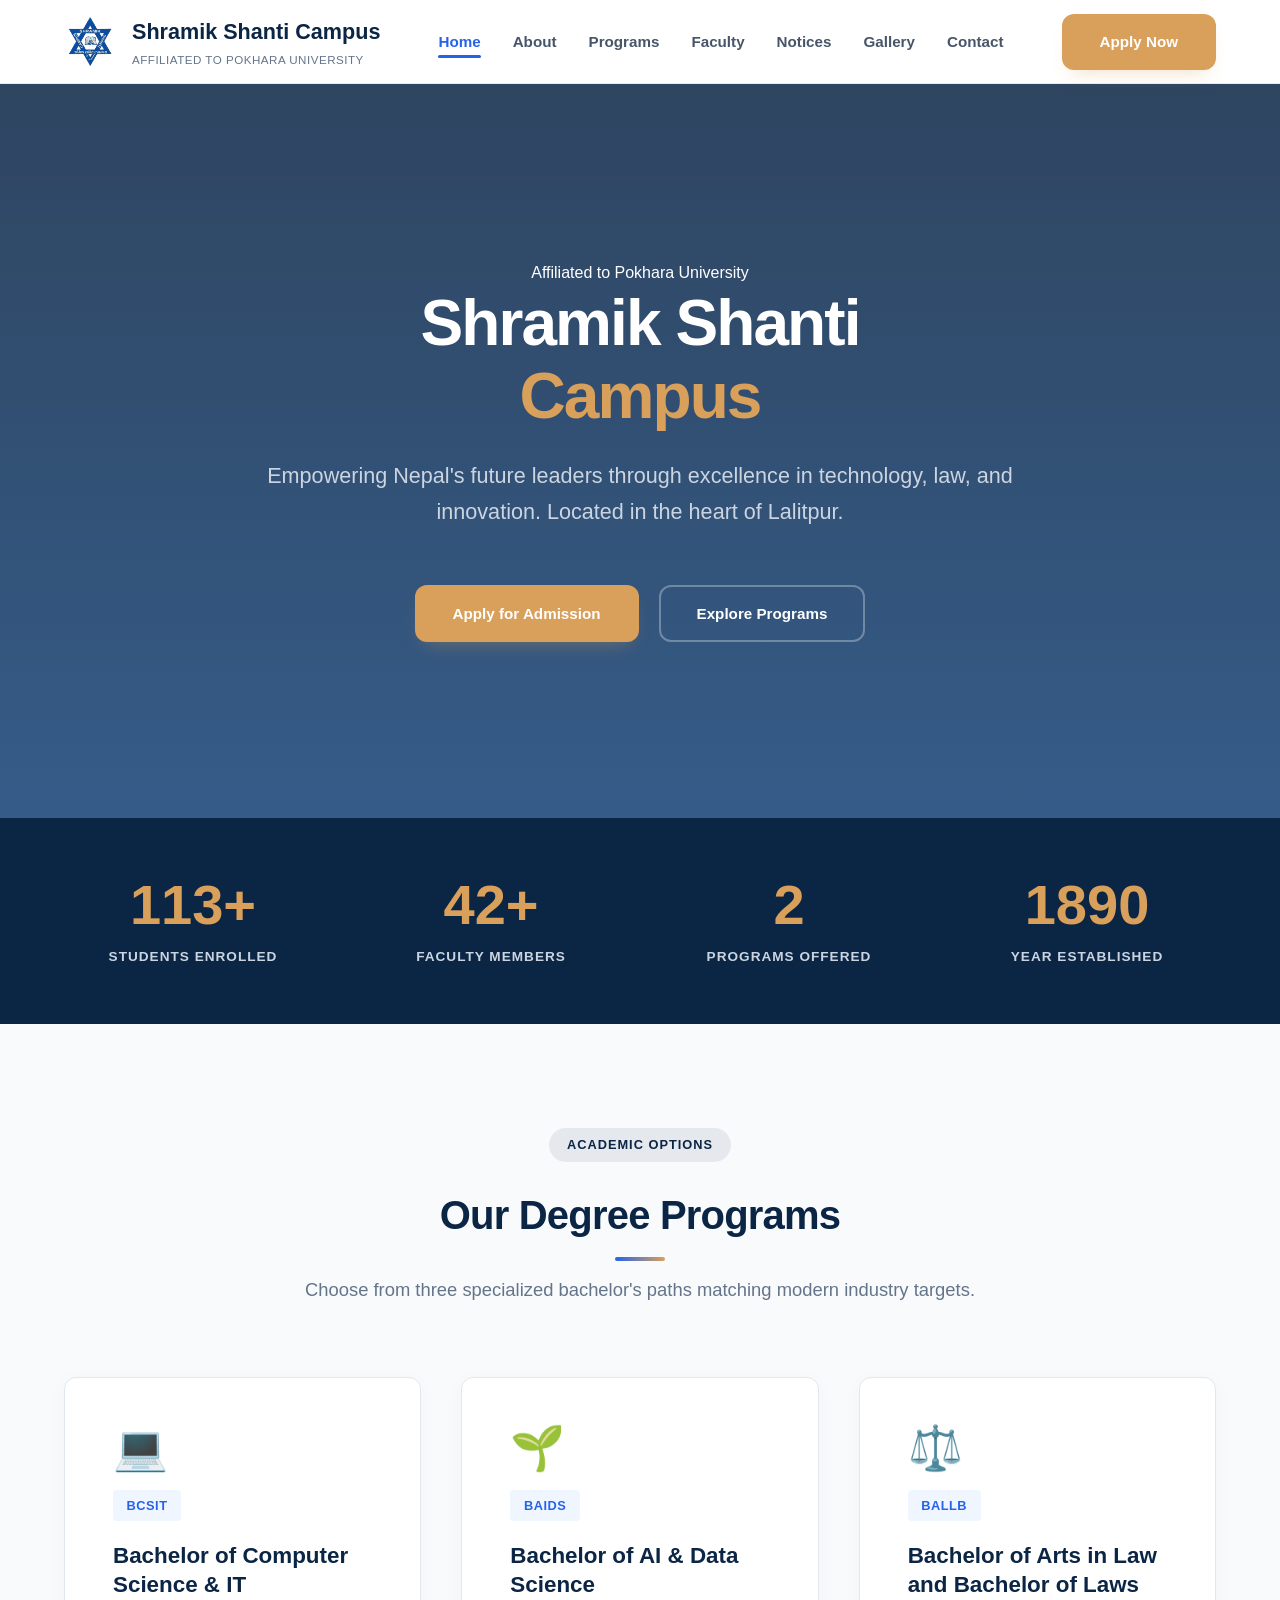
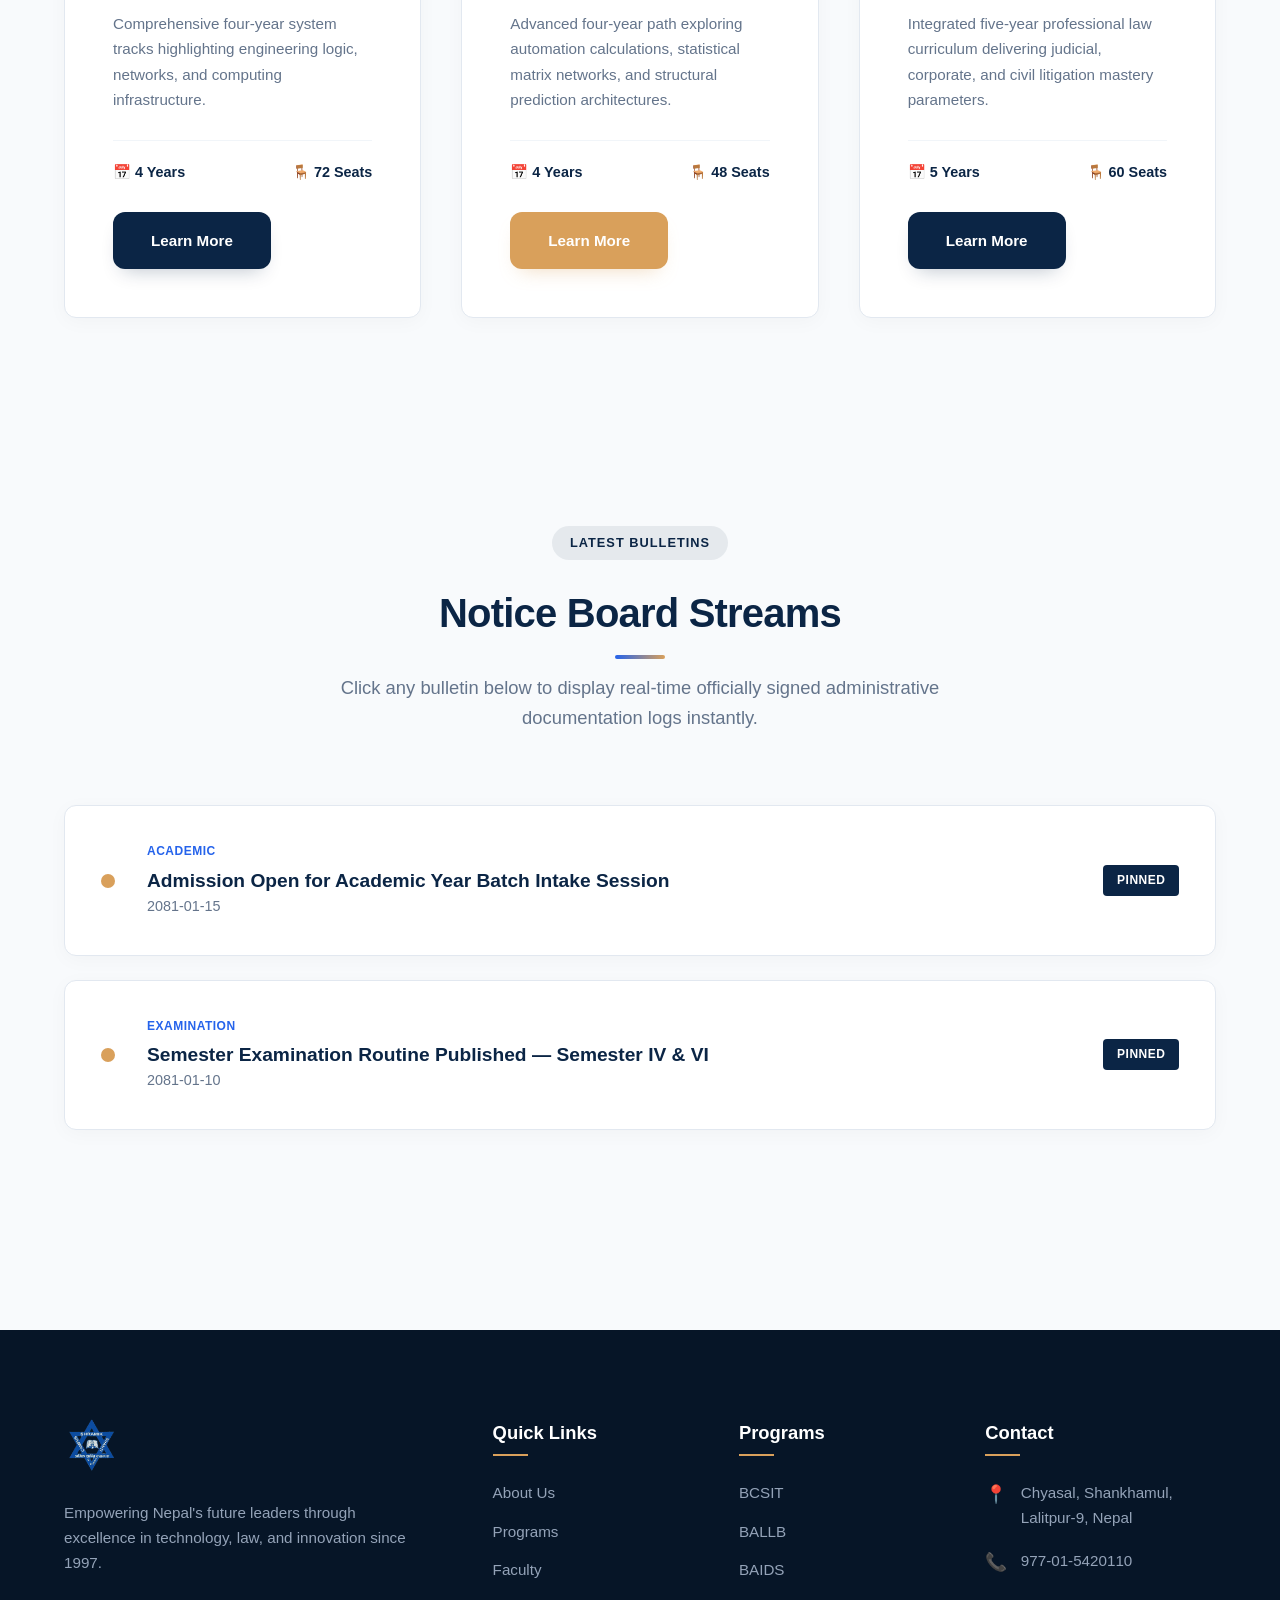
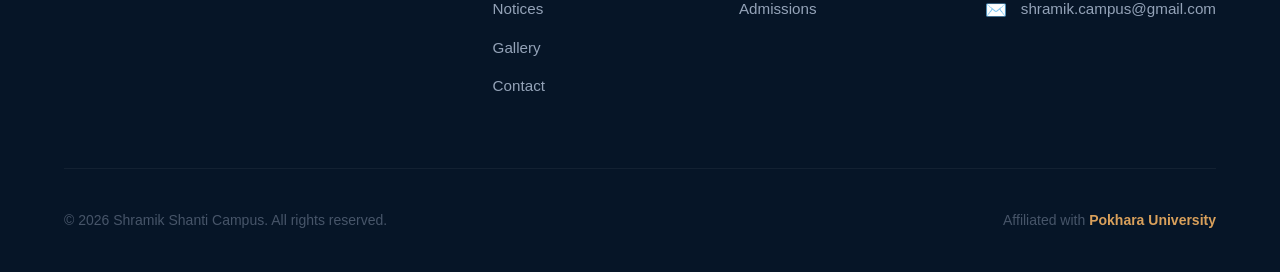
==== commit 940d204f: "data change" ====
--- a/index.html
+++ b/index.html
@@ -55,7 +55,7 @@
 <div class="stats-bar">
   <div class="container stats-grid">
     <div class="stat-item">
-      <div class="stat-num counter" data-target="1200" data-suffix="+">0</div>
+      <div class="stat-num counter" data-target="120" data-suffix="+">0</div>
       <div class="stat-label">Students Enrolled</div>
     </div>
     <div class="stat-item">
